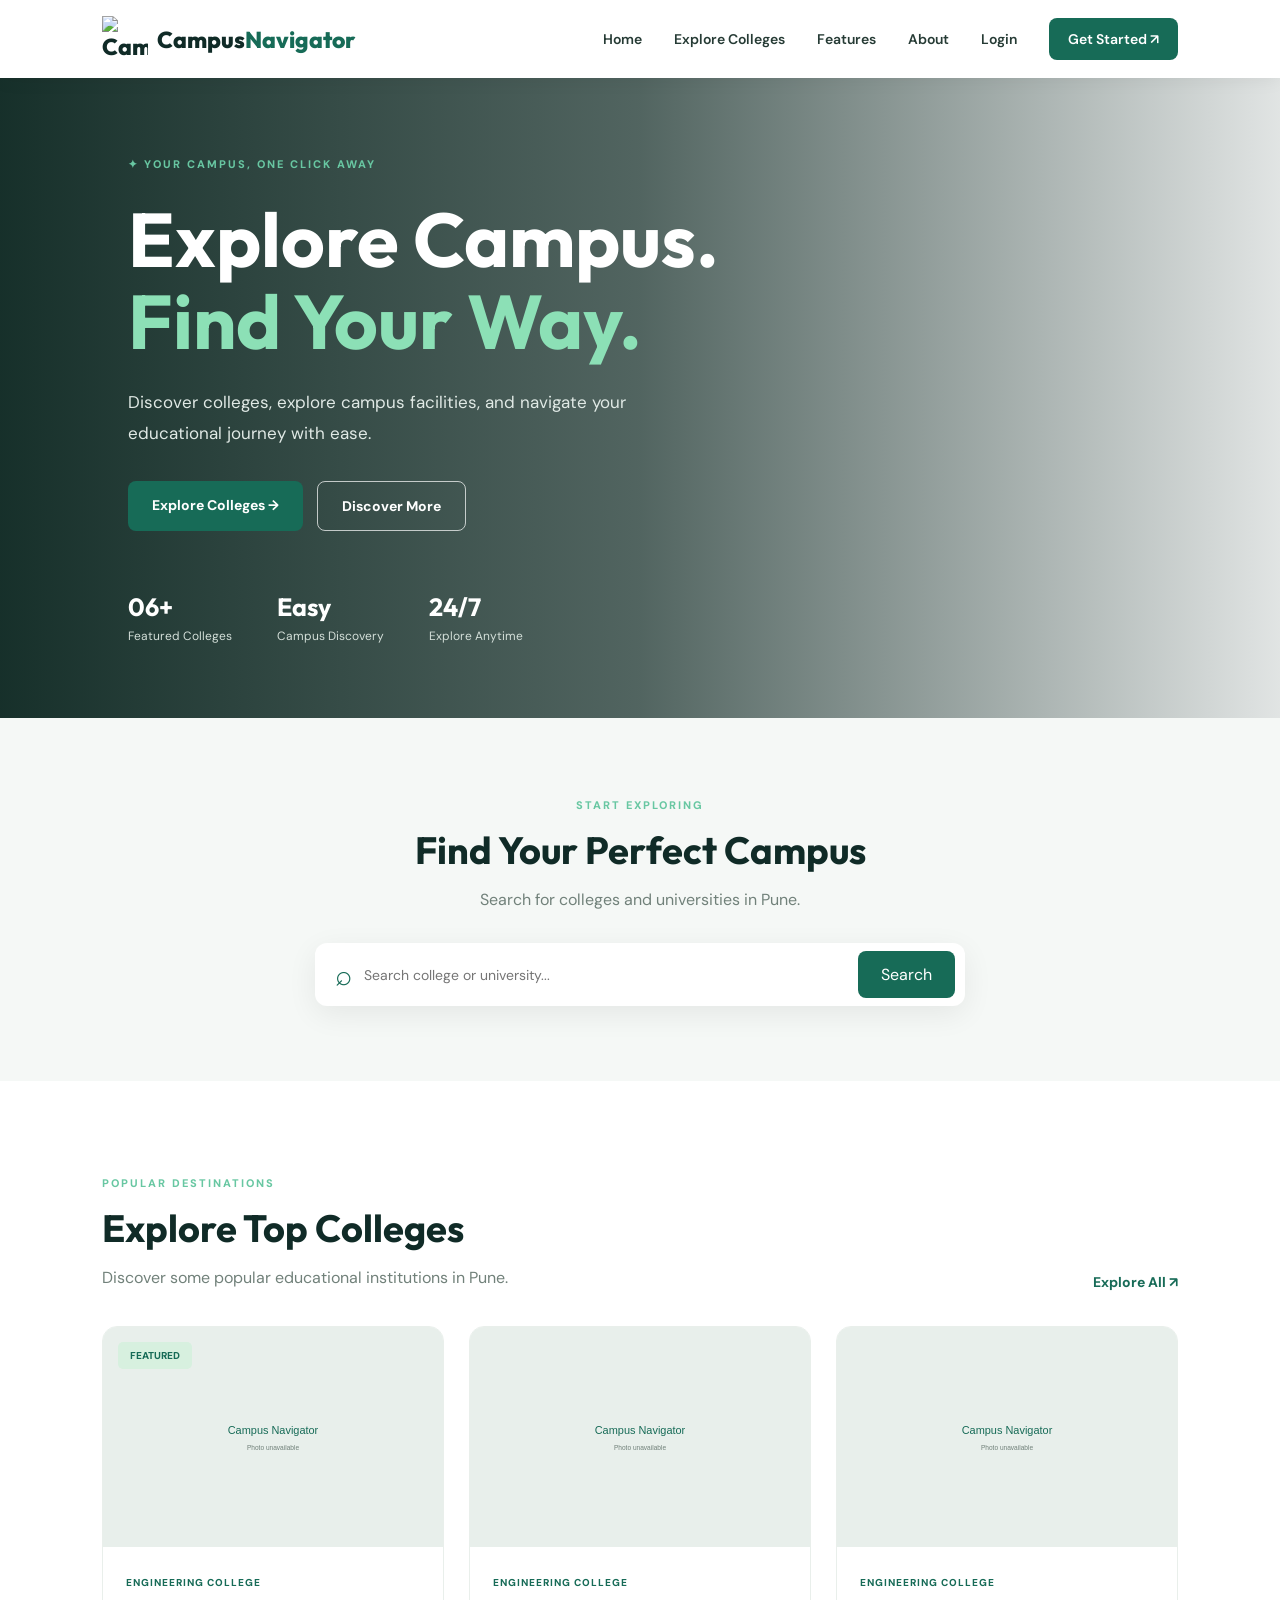
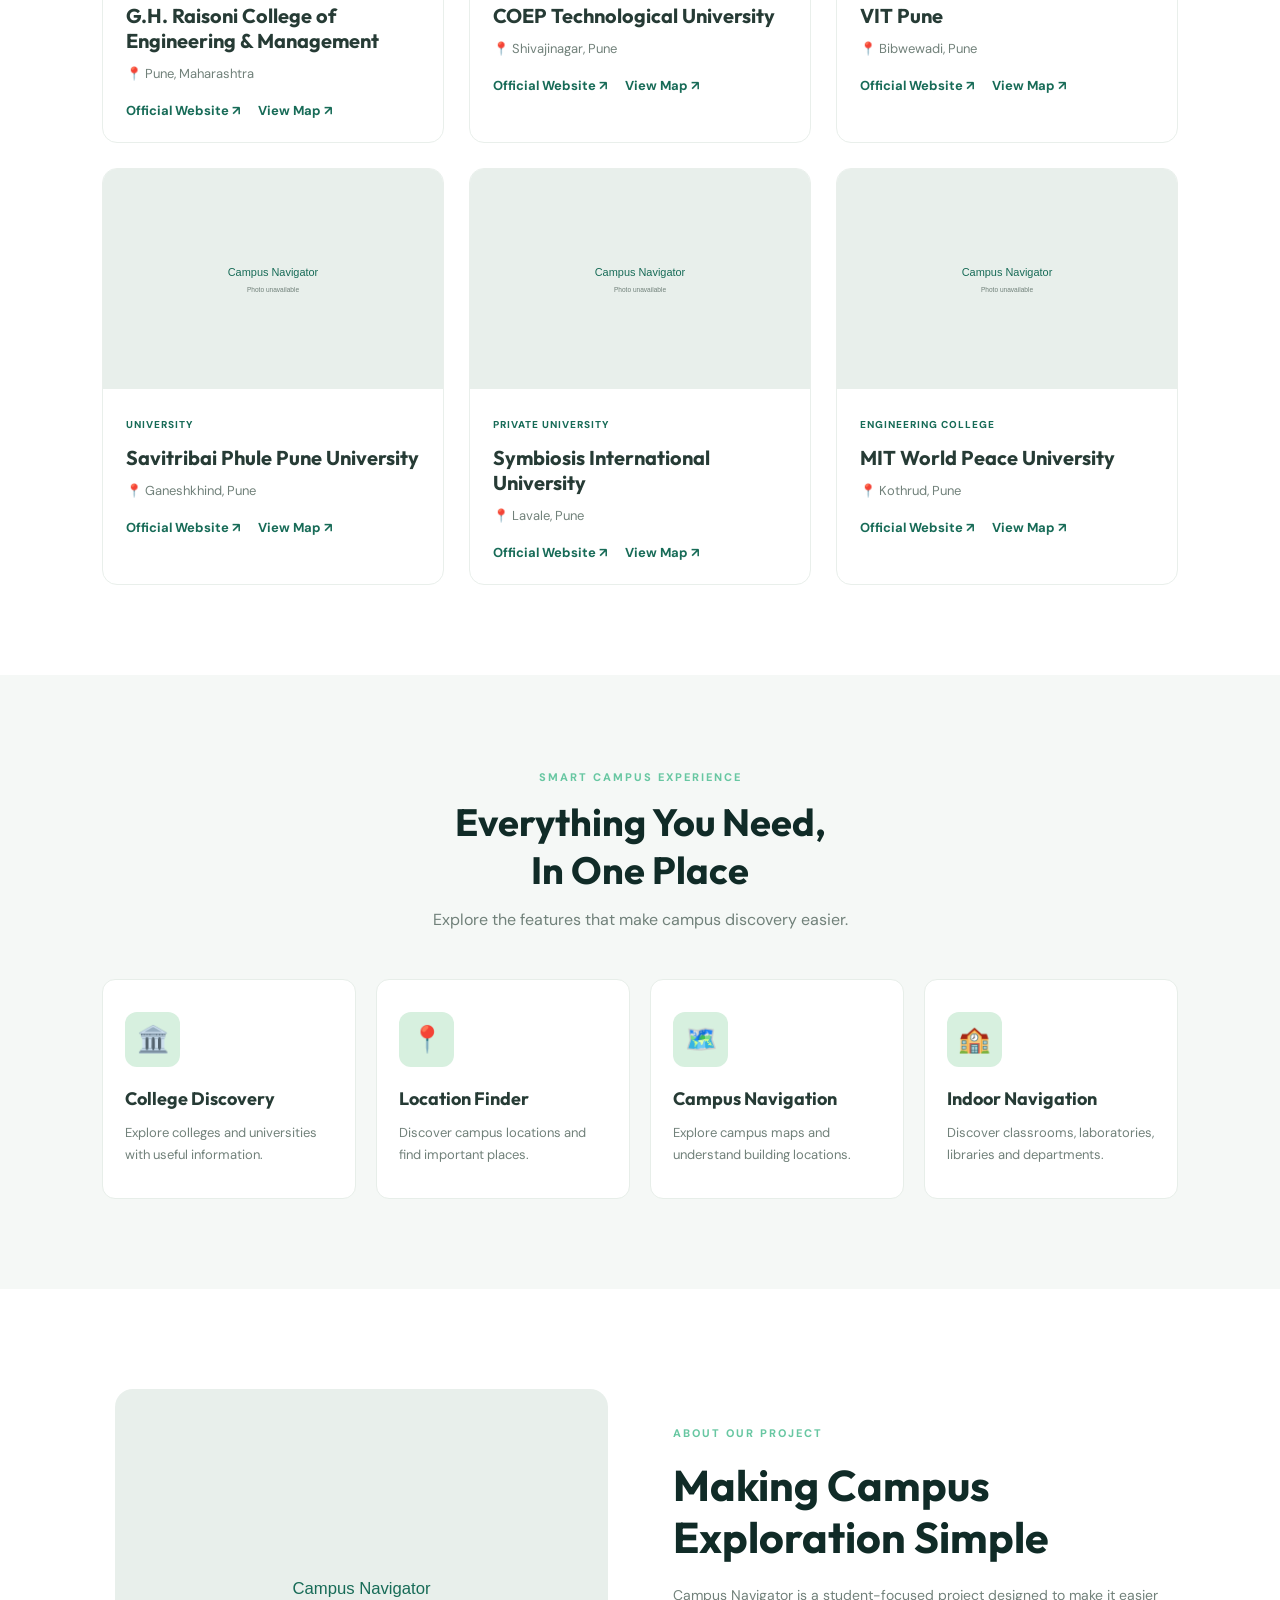
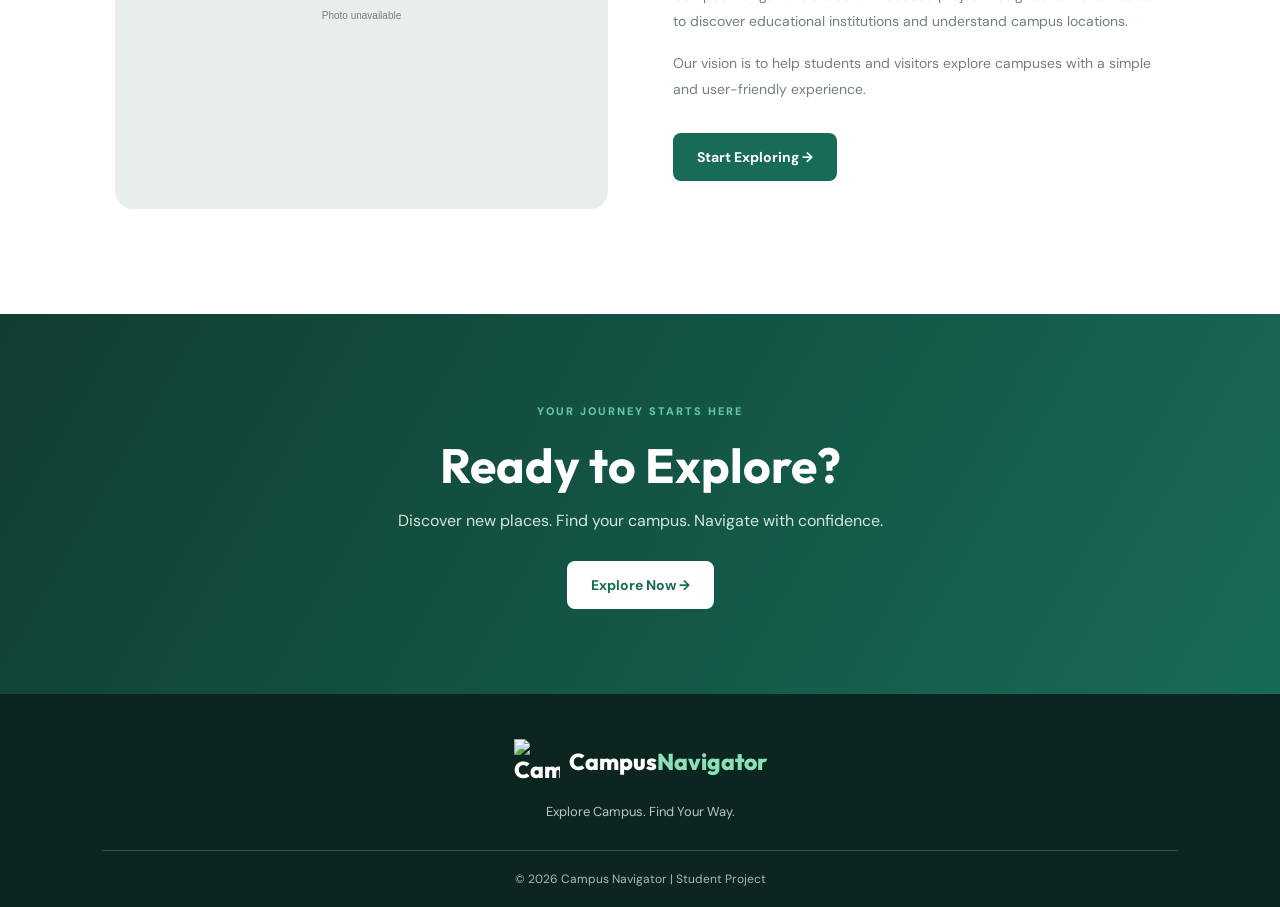
==== index.html @ 73bb23ab "Add files via upload" ====
<!DOCTYPE html>
<html lang="en">
<head>
  <meta charset="UTF-8">
  <meta name="viewport" content="width=device-width, initial-scale=1.0">
  <meta name="description" content="Campus Navigator - Explore colleges and discover campus facilities.">
  <title>Campus Navigator | Explore Your Campus</title>
  <link rel="stylesheet" href="style.css">
  <link rel="preconnect" href="https://fonts.googleapis.com">
  <link rel="preconnect" href="https://fonts.gstatic.com" crossorigin>
  <link href="https://fonts.googleapis.com/css2?family=DM+Sans:wght@400;500;600;700;800&family=Outfit:wght@400;500;600;700;800&display=swap" rel="stylesheet">
</head>
<body>
  <header class="navbar">
    <a href="#" class="logo"><img class="brand-logo" src="images/campus-navigator-logo.png" alt="Campus Navigator logo"><span>Campus<span class="logo-highlight">Navigator</span></span></a>
    <button class="menu-toggle" id="menuToggle" aria-label="Toggle menu">☰</button>
    <nav class="nav-links" id="navLinks">
      <a href="#home">Home</a><a href="#colleges">Explore Colleges</a><a href="#features">Features</a><a href="#about">About</a><a href="login.html">Login</a><a href="login.html" class="nav-button">Get Started ↗</a>
    </nav>
  </header>

  <main>
    <section class="hero" id="home">
      <div class="hero-overlay"></div>
      <div class="hero-content">
        <span class="hero-tag">✦ YOUR CAMPUS, ONE CLICK AWAY</span>
        <h1>Explore Campus.<br><span>Find Your Way.</span></h1>
        <p>Discover colleges, explore campus facilities, and navigate your educational journey with ease.</p>
        <div class="hero-buttons"><a href="#colleges" class="primary-btn">Explore Colleges →</a><a href="#features" class="secondary-btn">Discover More</a></div>
        <div class="hero-stats">
          <div><strong>06+</strong><small>Featured Colleges</small></div>
          <div><strong>Easy</strong><small>Campus Discovery</small></div>
          <div><strong>24/7</strong><small>Explore Anytime</small></div>
        </div>
      </div>
    </section>

    <section class="search-section">
      <div class="search-heading"><span class="eyebrow">START EXPLORING</span><h2>Find Your Perfect Campus</h2><p>Search for colleges and universities in Pune.</p></div>
      <div class="search-box"><span>⌕</span><input type="text" id="collegeSearch" placeholder="Search college or university..." aria-label="Search colleges"><button id="searchButton">Search</button></div>
    </section>

    <section class="colleges-section" id="colleges">
      <div class="section-heading"><div><span class="eyebrow">POPULAR DESTINATIONS</span><h2>Explore Top Colleges</h2><p>Discover some popular educational institutions in Pune.</p></div><a href="#colleges" class="view-all">Explore All ↗</a></div>
      <div class="college-grid" id="collegeGrid">
        <article class="college-card"><div class="college-image"><img loading="lazy" src="https://media.assettype.com/freepressjournal/2024-01/7aec00bf-9f2e-4cdf-ba97-b61dc80d2831/WhatsApp_Image_2024_01_02_at_4_59_20_PM.jpeg?width=1000" alt="Illustrative college campus building"><span class="college-label">FEATURED</span></div><div class="college-info"><span class="college-type">ENGINEERING COLLEGE</span><h3>G.H. Raisoni College of Engineering &amp; Management</h3><p>📍 Pune, Maharashtra</p><div class="card-actions"><a href="https://ghrcemp.raisoni.net/" target="_blank" rel="noopener noreferrer" class="card-link">Official Website ↗</a><a href="https://www.google.com/maps/search/?api=1&query=G+H+Raisoni+College+of+Engineering+and+Management+Wagholi+Pune" target="_blank" rel="noopener noreferrer" class="card-link">View Map ↗</a></div></div></article>
        <article class="college-card"><div class="college-image"><img loading="lazy" src="https://media.collegedekho.com/media/img/news/MHT_CET_CAP_Round_2_COEP_Cutoff_2024.jpg" alt="Illustrative university campus"></div><div class="college-info"><span class="college-type">ENGINEERING COLLEGE</span><h3>COEP Technological University</h3><p>📍 Shivajinagar, Pune</p><div class="card-actions"><a href="https://www.coeptech.ac.in/" target="_blank" rel="noopener noreferrer" class="card-link">Official Website ↗</a><a href="https://www.google.com/maps/search/?api=1&query=COEP+Technological+University+Pune" target="_blank" rel="noopener noreferrer" class="card-link">View Map ↗</a></div></div></article>
        <article class="college-card"><div class="college-image"><img loading="lazy" src="https://media.collegedekho.com/media/img/institute/crawled_images/None/DSFGSDFSFGSFSFDSGD.jpg" alt="Illustrative college campus"></div><div class="college-info"><span class="college-type">ENGINEERING COLLEGE</span><h3>VIT Pune</h3><p>📍 Bibwewadi, Pune</p><div class="card-actions"><a href="https://www.vit.edu/" target="_blank" rel="noopener noreferrer" class="card-link">Official Website ↗</a><a href="https://www.google.com/maps/search/?api=1&query=Vishwakarma+Institute+of+Technology+Pune" target="_blank" rel="noopener noreferrer" class="card-link">View Map ↗</a></div></div></article>
        <article class="college-card"><div class="college-image"><img loading="lazy" src="https://images.indianexpress.com/2025/09/savitribai-phule-pune-university.jpg?w=1200" alt="Illustrative university library"></div><div class="college-info"><span class="college-type">UNIVERSITY</span><h3>Savitribai Phule Pune University</h3><p>📍 Ganeshkhind, Pune</p><div class="card-actions"><a href="https://www.unipune.ac.in/" target="_blank" rel="noopener noreferrer" class="card-link">Official Website ↗</a><a href="https://www.google.com/maps/search/?api=1&query=Savitribai+Phule+Pune+University" target="_blank" rel="noopener noreferrer" class="card-link">View Map ↗</a></div></div></article>
        <article class="college-card"><div class="college-image"><img loading="lazy" src="https://symhealth.siu.edu.in/assets/SIU%20lavale.jpg" alt="Illustrative university building"></div><div class="college-info"><span class="college-type">PRIVATE UNIVERSITY</span><h3>Symbiosis International University</h3><p>📍 Lavale, Pune</p><div class="card-actions"><a href="https://www.siu.edu.in/" target="_blank" rel="noopener noreferrer" class="card-link">Official Website ↗</a><a href="https://www.google.com/maps/search/?api=1&query=Symbiosis+International+University+Lavale+Pune" target="_blank" rel="noopener noreferrer" class="card-link">View Map ↗</a></div></div></article>
        <article class="college-card"><div class="college-image"><img loading="lazy" src="https://ik.imagekit.io/syustaging/SYU_PREPROD/COVER-IMAGE_UR8sTcT27.webp?tr=w-1200" alt="Illustrative college campus"></div><div class="college-info"><span class="college-type">ENGINEERING COLLEGE</span><h3>MIT World Peace University</h3><p>📍 Kothrud, Pune</p><div class="card-actions"><a href="https://mitwpu.edu.in/" target="_blank" rel="noopener noreferrer" class="card-link">Official Website ↗</a><a href="https://www.google.com/maps/search/?api=1&query=MIT+World+Peace+University+Kothrud+Pune" target="_blank" rel="noopener noreferrer" class="card-link">View Map ↗</a></div></div></article>
      </div>
      <p class="no-results" id="noResults" hidden>No colleges found. Try another search.</p>
    </section>

    <section class="features-section" id="features">
      <div class="section-heading centered"><span class="eyebrow">SMART CAMPUS EXPERIENCE</span><h2>Everything You Need,<br>In One Place</h2><p>Explore the features that make campus discovery easier.</p></div>
      <div class="feature-grid">
        <div class="feature-card"><div class="feature-icon">🏛️</div><h3>College Discovery</h3><p>Explore colleges and universities with useful information.</p></div>
        <div class="feature-card"><div class="feature-icon">📍</div><h3>Location Finder</h3><p>Discover campus locations and find important places.</p></div>
        <div class="feature-card"><div class="feature-icon">🗺️</div><h3>Campus Navigation</h3><p>Explore campus maps and understand building locations.</p></div>
        <div class="feature-card"><div class="feature-icon">🏫</div><h3>Indoor Navigation</h3><p>Discover classrooms, laboratories, libraries and departments.</p></div>
      </div>
    </section>

    <section class="about-section" id="about">
      <div class="about-image"><img loading="lazy" src="https://images.indianexpress.com/2025/09/savitribai-phule-pune-university.jpg?w=1200" alt="Illustrative students walking on a university campus"></div>
      <div class="about-content"><span class="eyebrow">ABOUT OUR PROJECT</span><h2>Making Campus Exploration Simple</h2><p>Campus Navigator is a student-focused project designed to make it easier to discover educational institutions and understand campus locations.</p><p>Our vision is to help students and visitors explore campuses with a simple and user-friendly experience.</p><a href="#colleges" class="primary-btn">Start Exploring →</a></div>
    </section>

    <section class="cta-section" id="contact"><span class="eyebrow">YOUR JOURNEY STARTS HERE</span><h2>Ready to Explore?</h2><p>Discover new places. Find your campus. Navigate with confidence.</p><a href="#colleges" class="primary-btn">Explore Now →</a></section>
  </main>

  <footer class="footer"><a href="#home" class="logo footer-logo"><img class="brand-logo" src="images/campus-navigator-logo.png" alt="Campus Navigator logo"><span>Campus<span class="logo-highlight">Navigator</span></span></a><p>Explore Campus. Find Your Way.</p><div class="footer-bottom">© 2026 Campus Navigator | Student Project</div></footer>
  <script src="script.js"></script>
</body>
</html>
---- style.css ----
:root{--primary:#176b57;--dark:#102b27;--accent:#d7f0df;--light:#f5f8f6;--text:#263b35;--muted:#71817a}
*{margin:0;padding:0;box-sizing:border-box}
html{scroll-behavior:smooth;scroll-padding-top:90px}
body{font-family:'DM Sans',sans-serif;color:var(--text);background:#fff}
a{text-decoration:none;color:inherit}button,input{font:inherit}
.navbar{height:78px;padding:0 8%;display:flex;align-items:center;justify-content:space-between;background:white;position:sticky;top:0;z-index:100;box-shadow:0 2px 18px rgba(0,0,0,.06)}
.logo{display:flex;align-items:center;gap:9px;font-family:'Outfit',sans-serif;font-size:23px;font-weight:800;color:var(--dark)}
.brand-logo{width:46px;height:46px;object-fit:contain;flex:0 0 auto}
.login-card-logo{display:block;width:82px;height:82px;object-fit:contain;margin:0 auto 12px}
.logo-highlight{color:var(--primary)}
.nav-links{display:flex;align-items:center;gap:32px;font-size:14px;font-weight:600}
.nav-links a:hover{color:var(--primary)}
.nav-button{padding:12px 19px;border-radius:8px;color:white!important;background:var(--primary)}
.menu-toggle{display:none;background:none;border:none;font-size:26px;cursor:pointer}
.hero{min-height:640px;display:flex;align-items:center;position:relative;padding:70px 10%;color:white;background:url("https://images.unsplash.com/photo-1562774053-701939374585?w=1800") center/cover no-repeat}
.hero-overlay{position:absolute;inset:0;background:linear-gradient(90deg,rgba(8,35,29,.94),rgba(8,35,29,.70),rgba(8,35,29,.12))}
.hero-content{position:relative;max-width:680px;animation:fadeUp 1s ease}
.hero-tag,.eyebrow{font-size:11px;letter-spacing:2px;font-weight:800;color:#68c7a2}
.hero h1{font-family:'Outfit',sans-serif;font-size:clamp(43px,6vw,76px);line-height:1.08;margin:25px 0}
.hero h1 span{color:#8ce0b6}
.hero-content>p{max-width:520px;line-height:1.8;font-size:17px;color:#e0e9e5}
.hero-buttons{display:flex;flex-wrap:wrap;gap:14px;margin-top:32px}
.primary-btn,.secondary-btn{display:inline-block;padding:15px 24px;border-radius:8px;font-size:14px;font-weight:700;transition:.3s}
.primary-btn{color:white;background:var(--primary)}
.primary-btn:hover{background:#0e4b3d;transform:translateY(-3px)}
.secondary-btn{color:white;border:1px solid rgba(255,255,255,.7)}
.secondary-btn:hover{background:white;color:var(--dark)}
.hero-stats{display:flex;flex-wrap:wrap;gap:45px;margin-top:60px}
.hero-stats div{display:flex;flex-direction:column;gap:5px}
.hero-stats strong{font-family:'Outfit',sans-serif;font-size:25px}
.hero-stats small{color:#d4dfd9;font-size:12px}
.search-section{padding:75px 20px;text-align:center;background:var(--light)}
.search-heading h2,.section-heading h2{font-family:'Outfit',sans-serif;font-size:clamp(27px,4vw,38px);color:var(--dark);margin:12px 0}
.search-heading p,.section-heading p{color:var(--muted);line-height:1.7}
.search-box{margin:30px auto 0;max-width:650px;background:white;padding:8px 10px 8px 20px;border-radius:12px;display:flex;align-items:center;gap:12px;box-shadow:0 8px 30px rgba(0,0,0,.07)}
.search-box span{font-size:29px;color:var(--primary)}
.search-box input{flex:1;min-width:0;padding:12px 0;border:none;outline:none;font-size:14px}
.search-box button{padding:13px 23px;border:none;border-radius:8px;background:var(--primary);color:white;cursor:pointer}
.search-box button:hover{background:var(--dark)}
.colleges-section{padding:90px 8%}
.section-heading{display:flex;justify-content:space-between;align-items:end;gap:20px;margin-bottom:35px}
.view-all{color:var(--primary);font-weight:700;font-size:14px}
.college-grid{display:grid;grid-template-columns:repeat(3,1fr);gap:25px}
.college-card{border:1px solid #e9efeb;border-radius:15px;overflow:hidden;background:white;transition:.3s}
.college-card:hover{transform:translateY(-8px);box-shadow:0 15px 35px rgba(20,60,45,.12)}
.college-image{height:220px;position:relative;overflow:hidden}
.college-image img{width:100%;height:100%;object-fit:cover;transition:.5s}
.college-card:hover img{transform:scale(1.07)}
.college-label{position:absolute;top:15px;left:15px;background:#d7f0df;color:#176b57;padding:7px 12px;border-radius:5px;font-size:10px;font-weight:800}
.college-info{padding:23px}
.college-type{font-size:10px;color:var(--primary);font-weight:800;letter-spacing:1px}
.college-info h3{font-family:'Outfit',sans-serif;font-size:20px;margin:12px 0}
.college-info p{font-size:13px;color:var(--muted);margin-bottom:20px}
.card-link{color:var(--primary);font-weight:700;font-size:13px}
.card-link:hover{text-decoration:underline}
.no-results{padding:30px;text-align:center;color:var(--muted)}
.features-section{padding:90px 8%;background:var(--light)}
.centered{text-align:center;display:block;margin-bottom:45px}
.feature-grid{display:grid;grid-template-columns:repeat(4,1fr);gap:20px}
.feature-card{padding:32px 22px;border-radius:13px;background:white;border:1px solid #e7eee9;transition:.3s}
.feature-card:hover{transform:translateY(-7px);border-color:#9dcdb5}
.feature-icon{height:55px;width:55px;display:grid;place-items:center;border-radius:12px;background:var(--accent);font-size:26px;margin-bottom:20px}
.feature-card h3{font-family:'Outfit',sans-serif;margin-bottom:12px;font-size:18px}
.feature-card p{color:var(--muted);line-height:1.7;font-size:13px}
.about-section{padding:100px 9%;display:grid;grid-template-columns:1fr 1fr;align-items:center;gap:65px}
.about-image img{width:100%;height:420px;object-fit:cover;border-radius:18px}
.about-content h2{font-family:'Outfit',sans-serif;font-size:clamp(30px,4vw,43px);line-height:1.2;color:var(--dark);margin:18px 0}
.about-content p{color:var(--muted);line-height:1.9;font-size:14px;margin-bottom:15px}
.about-content .primary-btn{margin-top:15px}
.cta-section{padding:85px 20px;text-align:center;color:white;background:linear-gradient(120deg,#103e32,#176b57)}
.cta-section h2{font-family:'Outfit',sans-serif;font-size:clamp(32px,5vw,48px);margin:15px 0}
.cta-section p{color:#d4e7dc;margin-bottom:30px}
.cta-section .primary-btn{background:white;color:var(--primary)}
.footer{padding:45px 8% 20px;text-align:center;background:#0c2520;color:white}
.footer-logo{justify-content:center;color:white}
.footer-logo .logo-highlight{color:#8ce0b6}
.footer>p{margin:18px 0 30px;color:#b5c8bf;font-size:13px}
.footer-bottom{border-top:1px solid #355047;padding-top:20px;color:#a8bbb1;font-size:12px}
@keyframes fadeUp{from{opacity:0;transform:translateY(25px)}to{opacity:1;transform:translateY(0)}}
@media(max-width:950px){.navbar{padding:0 5%}.nav-links{gap:17px}.college-grid{grid-template-columns:repeat(2,1fr)}.feature-grid{grid-template-columns:repeat(2,1fr)}}
@media(max-width:700px){.navbar{height:70px}.logo{font-size:19px}.brand-logo{width:40px;height:40px}.menu-toggle{display:block}.nav-links{display:none;position:absolute;top:70px;left:0;width:100%;background:white;padding:25px;flex-direction:column;align-items:stretch;gap:22px;box-shadow:0 12px 20px rgba(0,0,0,.08)}.nav-links.active{display:flex}.nav-button{text-align:center}.hero{min-height:620px;padding:65px 7%;background-position:center}.hero-overlay{background:rgba(8,35,29,.82)}.hero h1{font-size:46px}.hero-stats{gap:22px;margin-top:40px}.hero-stats strong{font-size:21px}.section-heading{align-items:start;flex-direction:column}.college-grid,.feature-grid{grid-template-columns:1fr}.college-image{height:230px}.about-section{grid-template-columns:1fr;padding:65px 7%;gap:30px}.about-image img{height:280px}.search-box{padding-left:12px}.search-box button{padding:13px 15px}}
@media(max-width:380px){.hero h1{font-size:39px}.hero-stats{gap:15px}.search-box input{font-size:12px}}

/* COLLEGE CARD ACTIONS */
.card-actions {
  display: flex;
  flex-wrap: wrap;
  gap: 18px;
  align-items: center;
}
.card-actions .card-link {
  display: inline-block;
}
.college-image img {
  background: #e8efeb;
}


/* LOGIN PAGE */
.login-page{min-height:100vh;background:#f5f8f6}
.login-navbar{height:78px;padding:0 7%;background:#fff;position:relative}
.back-home{font-size:14px;font-weight:700;color:var(--primary)}
.back-home:hover{text-decoration:underline}
.login-main{min-height:calc(100vh - 78px);display:grid;grid-template-columns:1fr 1fr}
.login-visual{min-height:650px;position:relative;display:flex;align-items:center;padding:9%;color:#fff;background:url("https://media.assettype.com/freepressjournal/2024-01/7aec00bf-9f2e-4cdf-ba97-b61dc80d2831/WhatsApp_Image_2024_01_02_at_4_59_20_PM.jpeg?width=1200") center/cover no-repeat}
.login-visual-overlay{position:absolute;inset:0;background:linear-gradient(135deg,rgba(8,35,29,.94),rgba(8,35,29,.62))}
.login-visual-content{position:relative;max-width:520px}
.login-visual-content h1{font-family:'Outfit',sans-serif;font-size:clamp(42px,5vw,65px);line-height:1.08;margin:24px 0}
.login-visual-content h1 span{color:#8ce0b6}
.login-visual-content p{max-width:430px;color:#e0e9e5;font-size:16px;line-height:1.8}
.login-visual-note{margin-top:55px;color:#d5e7de;font-size:13px;font-weight:700;letter-spacing:.4px}
.login-panel{display:grid;place-items:center;padding:55px 25px}
.login-card{width:min(100%,430px);background:#fff;padding:42px;border:1px solid #e7eee9;border-radius:18px;box-shadow:0 18px 55px rgba(16,43,39,.08)}
.login-card-icon{width:52px;height:52px;display:grid;place-items:center;border-radius:15px;background:var(--accent);color:var(--primary);font-size:36px;margin-bottom:25px}
.login-card h2{font-family:'Outfit',sans-serif;color:var(--dark);font-size:30px;margin:10px 0}
.login-subtitle{color:var(--muted);font-size:13px;line-height:1.7;margin-bottom:28px}
.login-card form label{display:block;color:var(--text);font-size:13px;font-weight:700;margin:17px 0 8px}
.login-card form input{width:100%;padding:14px 15px;border:1px solid #dce7e0;border-radius:8px;outline:none;font:inherit;font-size:14px;background:#fbfdfb}
.login-card form input:focus{border-color:var(--primary);box-shadow:0 0 0 3px rgba(23,107,87,.1)}
.password-wrap{position:relative}
.password-wrap input{padding-right:65px!important}
.password-toggle{position:absolute;right:12px;top:50%;transform:translateY(-50%);border:0;background:transparent;color:var(--primary);font-size:12px;font-weight:800;cursor:pointer}
.field-error{display:block;min-height:15px;color:#bd3434;font-size:11px;margin-top:5px}
.login-submit{width:100%;display:flex;justify-content:center;align-items:center;gap:12px;margin-top:18px;padding:15px;border:0;border-radius:8px;background:var(--primary);color:white;font-size:15px;font-weight:800;cursor:pointer;transition:.2s}
.login-submit:hover{background:var(--dark);transform:translateY(-2px)}
.login-message{min-height:20px;margin-top:13px;text-align:center;color:var(--primary);font-size:12px;line-height:1.5}
.login-demo-note{margin-top:18px;padding:13px 15px;border-radius:8px;background:#f0f7f2;color:#61756b;font-size:11px;line-height:1.6}
.login-demo-note strong{color:var(--primary)}
.login-footer-text{text-align:center;margin-top:25px;color:var(--muted);font-size:12px}
.login-footer-text a{color:var(--primary);font-weight:800}
@media(max-width:800px){.login-main{grid-template-columns:1fr}.login-visual{min-height:300px;padding:55px 8%}.login-visual-content h1{font-size:43px;margin:16px 0}.login-visual-note{margin-top:25px}.login-panel{padding:40px 18px}}
@media(max-width:480px){.login-navbar{height:70px;padding:0 5%}.back-home{font-size:12px}.login-card{padding:28px 22px}.login-card h2{font-size:26px}.login-visual{min-height:270px}.login-visual-content h1{font-size:38px}}
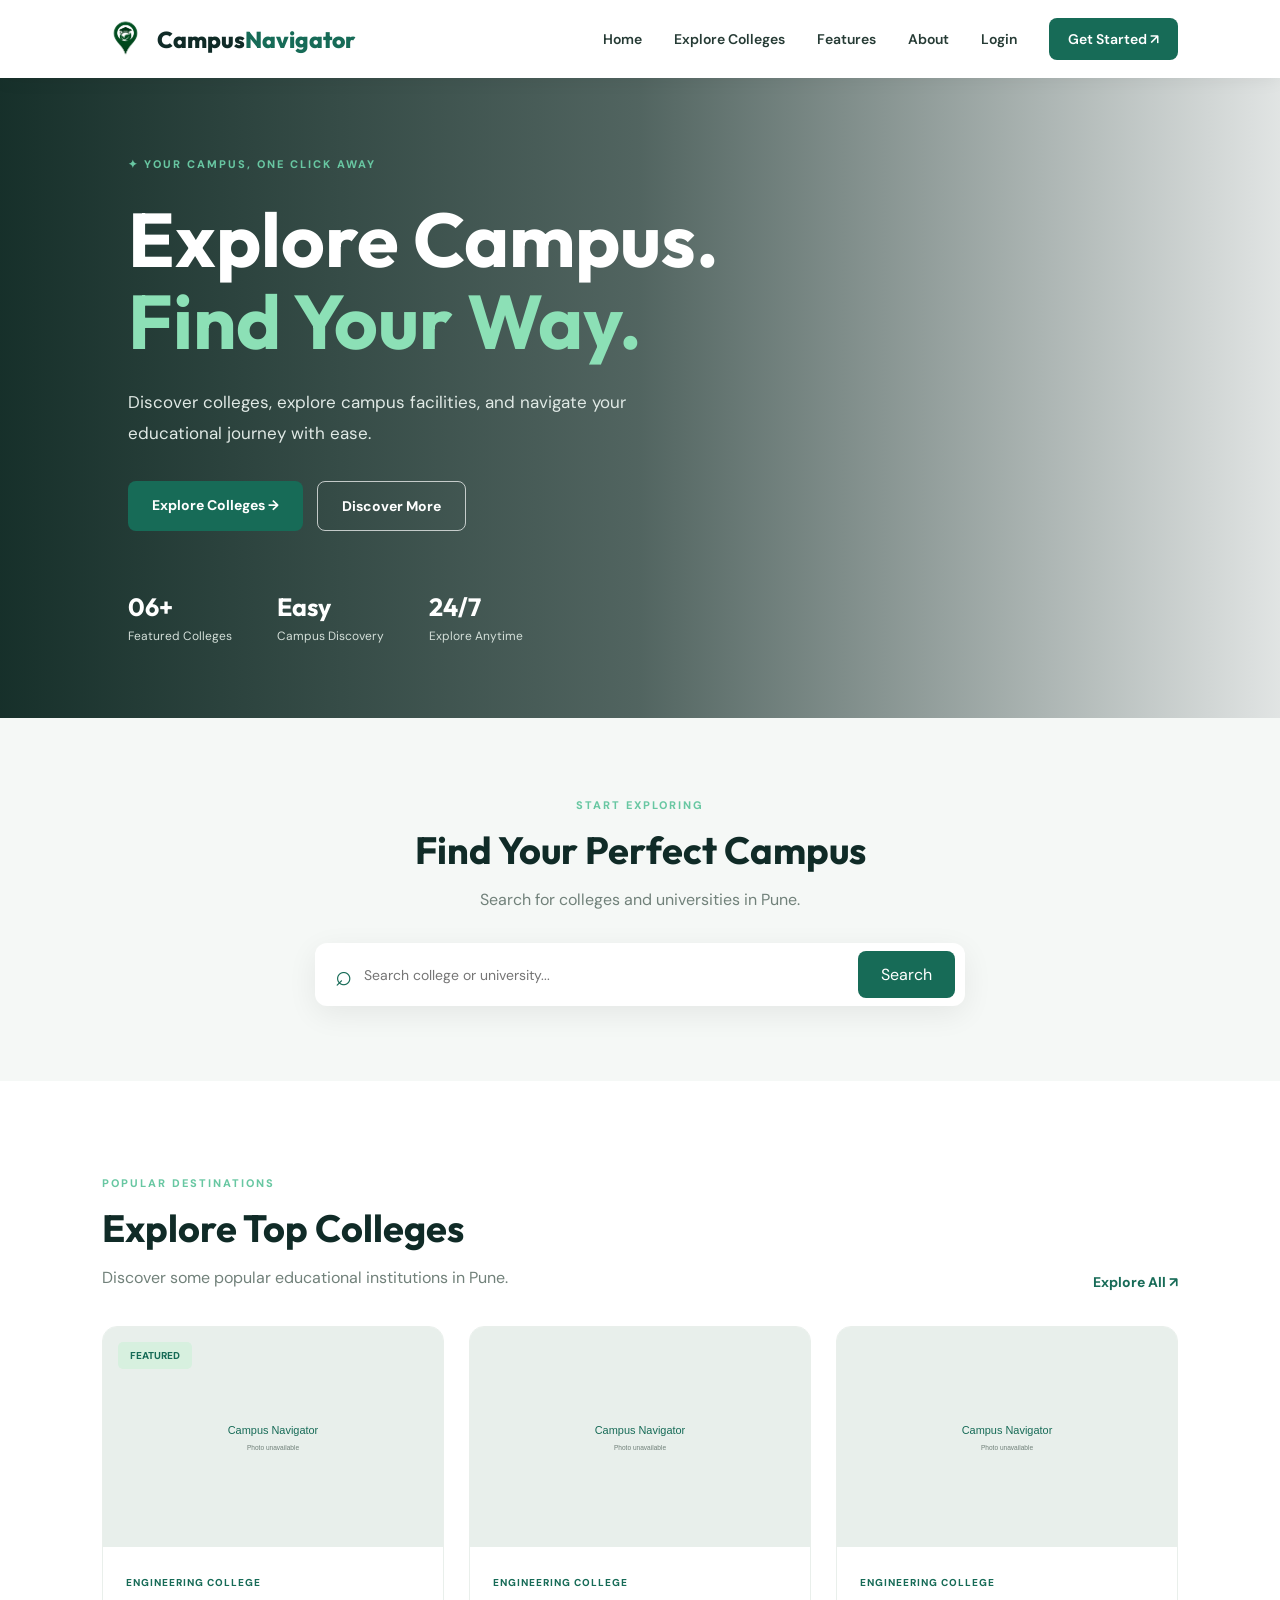
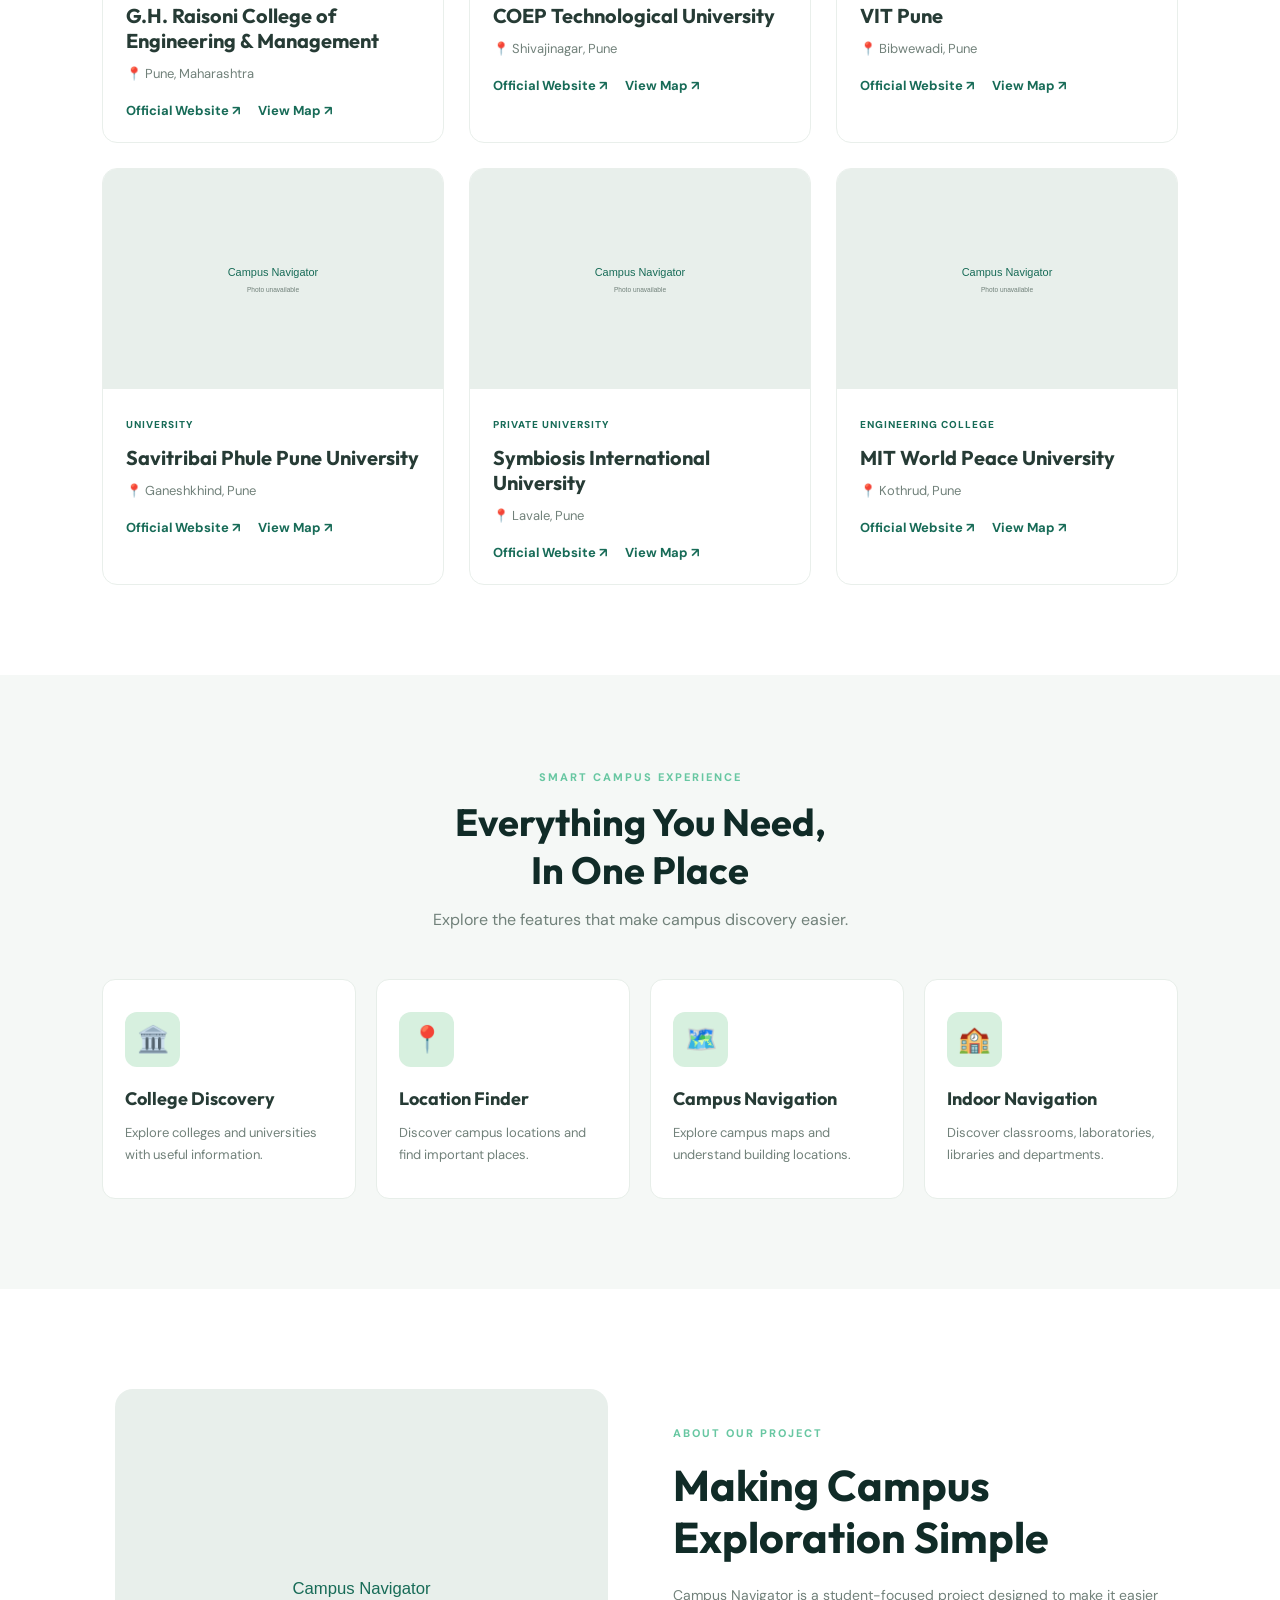
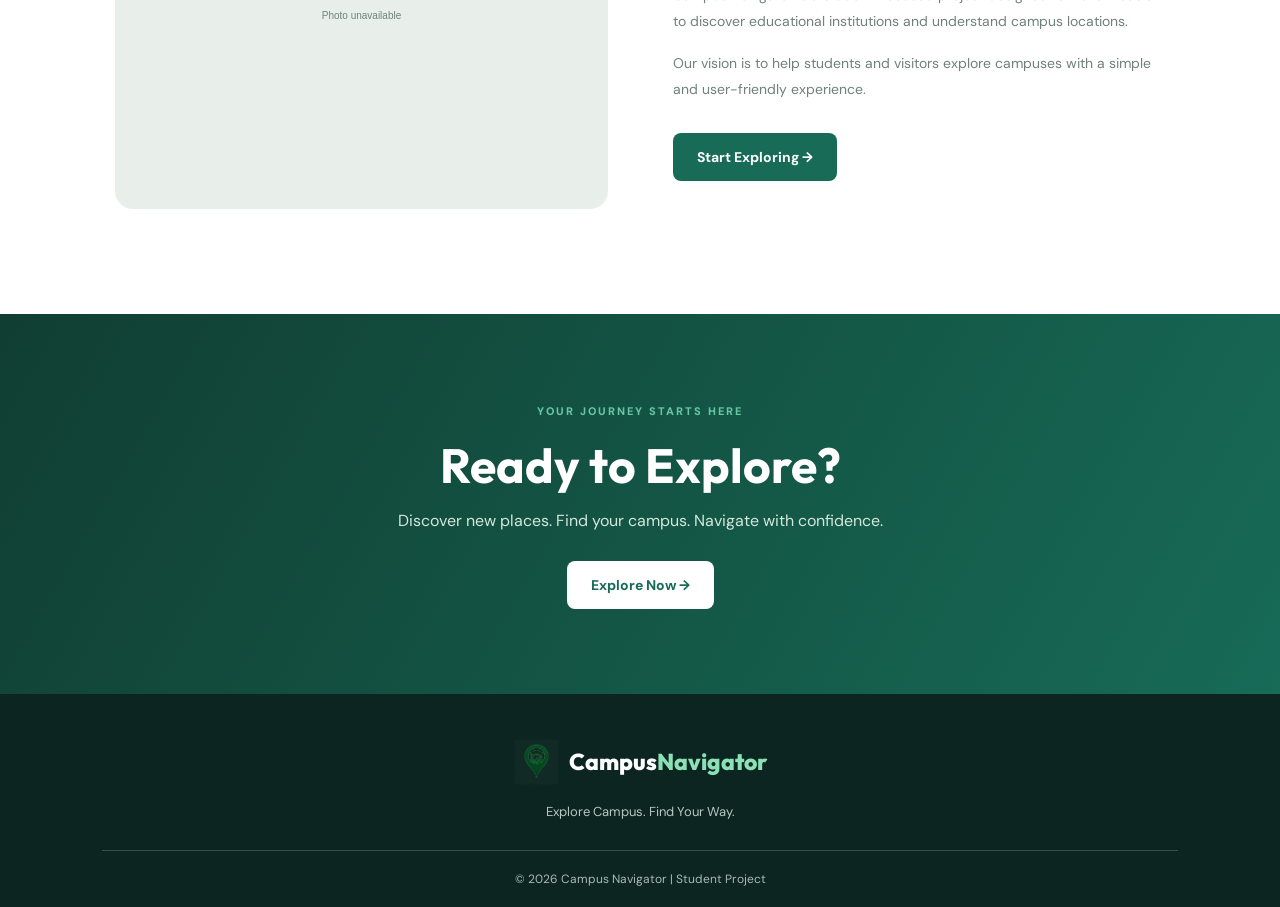
==== commit 4740a234: "Update index.html" ====
--- a/index.html
+++ b/index.html
@@ -12,7 +12,7 @@
 </head>
 <body>
   <header class="navbar">
-    <a href="#" class="logo"><img class="brand-logo" src="images/campus-navigator-logo.png" alt="Campus Navigator logo"><span>Campus<span class="logo-highlight">Navigator</span></span></a>
+    <a href="#" class="logo"><img class="brand-logo" src="campus-navigator-logo.png" alt="Campus Navigator logo"><span>Campus<span class="logo-highlight">Navigator</span></span></a>
     <button class="menu-toggle" id="menuToggle" aria-label="Toggle menu">☰</button>
     <nav class="nav-links" id="navLinks">
       <a href="#home">Home</a><a href="#colleges">Explore Colleges</a><a href="#features">Features</a><a href="#about">About</a><a href="login.html">Login</a><a href="login.html" class="nav-button">Get Started ↗</a>
@@ -71,7 +71,7 @@
     <section class="cta-section" id="contact"><span class="eyebrow">YOUR JOURNEY STARTS HERE</span><h2>Ready to Explore?</h2><p>Discover new places. Find your campus. Navigate with confidence.</p><a href="#colleges" class="primary-btn">Explore Now →</a></section>
   </main>
 
-  <footer class="footer"><a href="#home" class="logo footer-logo"><img class="brand-logo" src="images/campus-navigator-logo.png" alt="Campus Navigator logo"><span>Campus<span class="logo-highlight">Navigator</span></span></a><p>Explore Campus. Find Your Way.</p><div class="footer-bottom">© 2026 Campus Navigator | Student Project</div></footer>
+  <footer class="footer"><a href="#home" class="logo footer-logo"><img class="brand-logo" src="campus-navigator-logo.png" alt="Campus Navigator logo"><span>Campus<span class="logo-highlight">Navigator</span></span></a><p>Explore Campus. Find Your Way.</p><div class="footer-bottom">© 2026 Campus Navigator | Student Project</div></footer>
   <script src="script.js"></script>
 </body>
 </html>
